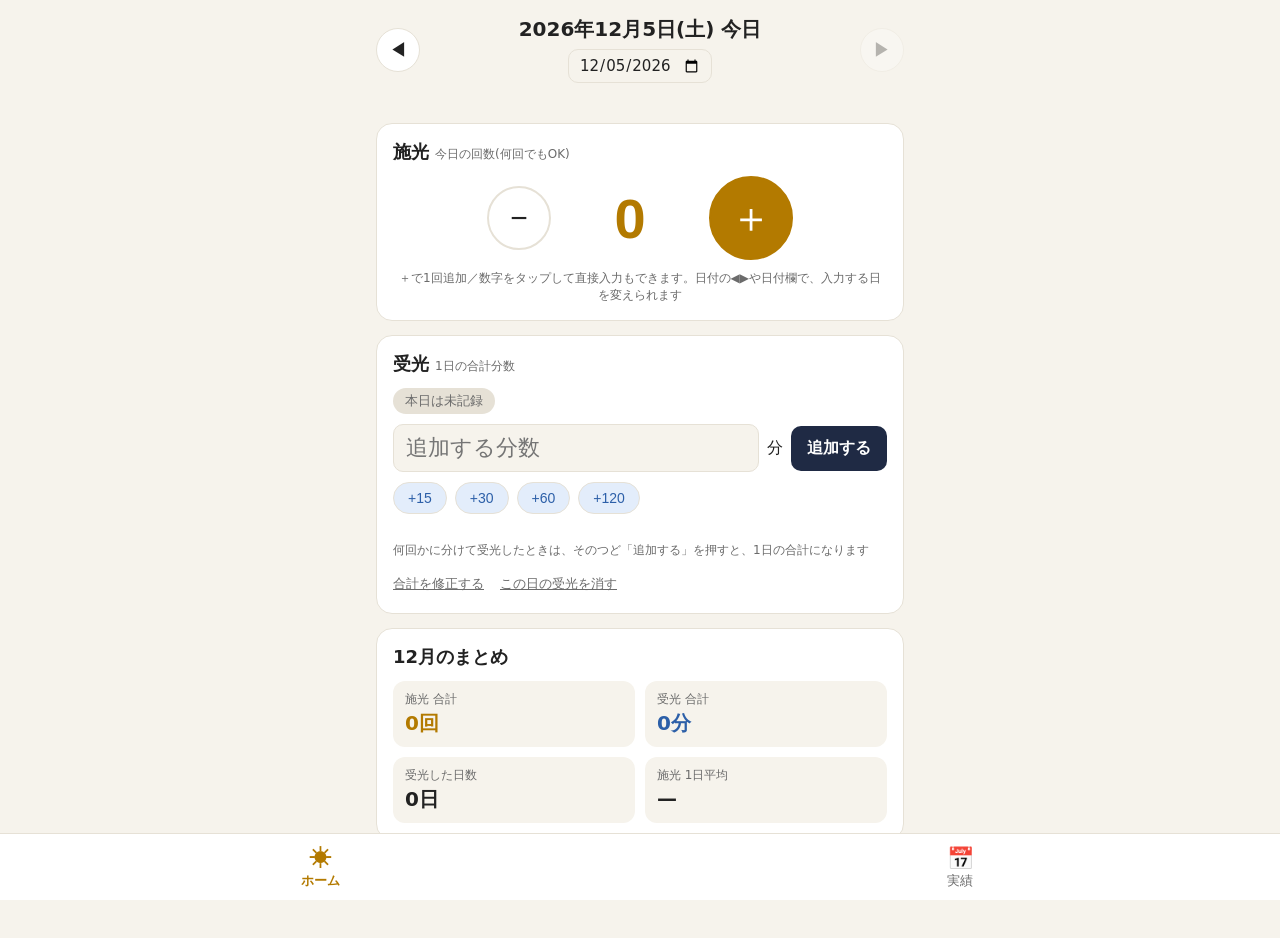
==== index.html @ d152e6c3 "管理者ページにパスコードを追加、アプリのリンクを常に表示" ====
<!doctype html>
<html lang="ja">
<head>
<meta charset="utf-8">
<meta name="viewport" content="width=device-width,initial-scale=1,viewport-fit=cover">
<meta name="theme-color" content="#1f2a44">
<title>光の記録</title>
<link rel="manifest" href="manifest.json">
<link rel="icon" href="icon-192.png">
<style>
:root{
  --bg:#f6f3ec;--card:#ffffff;--ink:#222;--sub:#6b6b6b;--line:#e6e1d6;
  --gold:#b37a00;--goldbg:#fff3d1;--blue:#2c5fa8;--bluebg:#e3edfb;
  --btn:#1f2a44;--btnink:#fff;--danger:#b3261e;--today:#c98a00;
}
@media (prefers-color-scheme:dark){
  :root{
    --bg:#12151c;--card:#1c212c;--ink:#eee;--sub:#9aa0ac;--line:#2c3342;
    --gold:#f0b429;--goldbg:#3a2f10;--blue:#7fb0f5;--bluebg:#15263f;
    --btn:#e8c872;--btnink:#1b1b1b;--danger:#f2b8b5;--today:#f0b429;
  }
}
*{box-sizing:border-box;-webkit-tap-highlight-color:transparent}
html,body{margin:0;background:var(--bg);color:var(--ink);
  font-family:system-ui,-apple-system,"Hiragino Sans","Noto Sans JP",sans-serif}
main{max-width:560px;margin:0 auto;padding:16px 16px calc(84px + env(safe-area-inset-bottom))}
.view{display:none}.view.active{display:block}
.date{font-size:20px;font-weight:700;margin:4px 2px 14px}
.card{background:var(--card);border:1px solid var(--line);border-radius:16px;padding:16px;margin-bottom:14px}
.card h2{margin:0 0 12px;font-size:18px}
.card h2 small{font-weight:400;font-size:12px;color:var(--sub);margin-left:6px}
.hint{font-size:12px;color:var(--sub);margin-top:10px;text-align:center}
.counter{display:flex;align-items:center;justify-content:center;gap:14px}
.counter input{width:130px;text-align:center;font-size:56px;font-weight:700;border:none;background:transparent;color:var(--gold);padding:0;-moz-appearance:textfield}
input::-webkit-outer-spin-button,input::-webkit-inner-spin-button{-webkit-appearance:none;margin:0}
.round{width:64px;height:64px;border-radius:50%;border:2px solid var(--line);background:var(--card);color:var(--ink);font-size:30px;cursor:pointer}
.round.plus{width:84px;height:84px;background:var(--gold);border-color:var(--gold);color:#fff;font-size:42px}
.round:active{transform:scale(.94)}
.row{display:flex;align-items:center;gap:8px}
.row input{flex:1;min-width:0;font-size:22px;padding:10px 12px;border:1px solid var(--line);border-radius:10px;background:var(--bg);color:var(--ink)}
.btn{background:var(--btn);color:var(--btnink);border:none;border-radius:10px;padding:12px 16px;font-size:16px;font-weight:700;cursor:pointer}
.btn.sub{background:transparent;color:var(--ink);border:1px solid var(--line)}
.btn.danger{background:transparent;color:var(--danger);border:1px solid var(--danger)}
.link{background:none;border:none;color:var(--sub);font-size:13px;text-decoration:underline;margin-top:12px;cursor:pointer;padding:4px 0}
.chips{display:flex;gap:8px;margin-top:10px;flex-wrap:wrap}
.chip{border:1px solid var(--line);background:var(--bluebg);color:var(--blue);border-radius:999px;padding:7px 14px;font-size:14px;cursor:pointer}
.pill{display:inline-block;border-radius:999px;padding:4px 12px;font-size:13px;margin-bottom:10px}
.pill.on{background:var(--bluebg);color:var(--blue)}
.pill.off{background:var(--line);color:var(--sub)}
.preview{font-size:14px;color:var(--sub);margin-top:8px;min-height:20px}
.grid2{display:grid;grid-template-columns:1fr 1fr;gap:10px}
.stat{background:var(--bg);border-radius:12px;padding:10px 12px}
.stat .l{font-size:12px;color:var(--sub)}
.stat .v{font-size:20px;font-weight:700;margin-top:2px}
.stat .v.g{color:var(--gold)}.stat .v.b{color:var(--blue)}
.nav{display:flex;align-items:center;justify-content:space-between;margin-bottom:12px}
.nav b{font-size:18px}
.nav button{width:44px;height:44px;border-radius:50%;border:1px solid var(--line);background:var(--card);color:var(--ink);font-size:18px;cursor:pointer}
.nav button:disabled{opacity:.3}
.legend{font-size:12px;color:var(--sub);margin:0 2px 8px;display:flex;gap:14px}
.legend .g{color:var(--gold)}.legend .b{color:var(--blue)}
.cal{display:grid;grid-template-columns:repeat(7,1fr);gap:4px}
.wd{text-align:center;font-size:12px;color:var(--sub);padding:4px 0}
.wd.sun{color:#d1544b}.wd.sat{color:var(--blue)}
.cell{min-height:58px;border:1px solid var(--line);border-radius:8px;background:var(--card);color:var(--ink);padding:3px 2px;display:flex;flex-direction:column;align-items:center;gap:1px;font:inherit;cursor:pointer}
.cell.empty{border:none;background:transparent;cursor:default}
.cell:disabled{opacity:.35;cursor:default}
.cell.today{border:2px solid var(--today)}
.cell .dn{font-size:11px;color:var(--sub)}
.cell .s{font-size:14px;font-weight:700;color:var(--gold);line-height:1.1}
.cell .j{font-size:11px;color:var(--blue);line-height:1.1}
.week{display:flex;justify-content:space-between;gap:8px;padding:10px 0;border-bottom:1px solid var(--line);font-size:14px}
.week:last-child{border-bottom:none}
.week .r{text-align:right;white-space:nowrap}
.week .s{color:var(--gold);font-weight:700}.week .j{color:var(--blue)}
.tabs{position:fixed;left:0;right:0;bottom:0;display:flex;background:var(--card);border-top:1px solid var(--line);padding-bottom:env(safe-area-inset-bottom)}
.tabs button{flex:1;border:none;background:none;color:var(--sub);padding:12px 0 10px;font-size:13px;cursor:pointer}
.tabs button .ic{display:block;font-size:22px;line-height:1.2}
.tabs button.active{color:var(--gold);font-weight:700}
dialog{border:none;border-radius:16px;padding:20px;width:min(92vw,420px);background:var(--card);color:var(--ink)}
dialog::backdrop{background:rgba(0,0,0,.45)}
dialog h3{margin:0 0 14px}
dialog label{display:block;font-size:13px;color:var(--sub);margin:12px 0 4px}
dialog input{width:100%;font-size:22px;padding:10px 12px;border:1px solid var(--line);border-radius:10px;background:var(--bg);color:var(--ink)}
.actions{display:flex;gap:8px;margin-top:18px;flex-wrap:wrap}
.actions .btn{flex:1}
.toast{position:fixed;left:50%;bottom:calc(90px + env(safe-area-inset-bottom));transform:translateX(-50%);background:#222;color:#fff;padding:10px 18px;border-radius:999px;font-size:14px;opacity:0;pointer-events:none;transition:opacity .2s;z-index:10}
.toast.show{opacity:.95}
.backup{display:flex;gap:8px}.backup .btn{flex:1;font-size:14px}
.fl{display:block;font-size:13px;color:var(--sub);margin:12px 0 4px}
.tx{width:100%;font-size:18px;padding:10px 12px;border:1px solid var(--line);border-radius:10px;background:var(--bg);color:var(--ink);font-family:inherit}
</style>
</head>
<body>
<main>

<section id="view-home" class="view active">
  <div class="nav" style="margin-bottom:6px">
    <button id="dPrev" aria-label="前の日">◀</button>
    <div style="text-align:center">
      <div class="date" id="todayLabel" style="margin:0"></div>
      <input type="date" id="dateInput" class="tx" style="margin-top:6px;font-size:15px;padding:6px 10px;width:auto" aria-label="記録する日を選ぶ">
    </div>
    <button id="dNext" aria-label="次の日">▶</button>
  </div>
  <div style="text-align:center;margin-bottom:12px;min-height:22px">
    <button class="link" id="dToday" style="display:none;margin:0">今日にもどる</button>
  </div>

  <div class="card">
    <h2>施光<small id="sekoTitle">今日の回数(何回でもOK)</small></h2>
    <div class="counter">
      <button class="round" id="sekoMinus" aria-label="1回減らす">−</button>
      <input id="sekoInput" type="number" inputmode="numeric" min="0" max="9999" value="0" aria-label="施光回数">
      <button class="round plus" id="sekoPlus" aria-label="1回増やす">＋</button>
    </div>
    <div class="hint">＋で1回追加／数字をタップして直接入力もできます。日付の◀▶や日付欄で、入力する日を変えられます</div>
  </div>

  <div class="card">
    <h2>受光<small>1日の合計分数</small></h2>
    <div id="jukoState"></div>
    <div class="row">
      <input id="jukoInput" type="number" inputmode="numeric" min="1" max="1440" placeholder="追加する分数" aria-label="追加する受光時間(分)">
      <span>分</span>
      <button class="btn" id="jukoSave">追加する</button>
    </div>
    <div class="chips">
      <button class="chip" data-add="15">+15</button>
      <button class="chip" data-add="30">+30</button>
      <button class="chip" data-add="60">+60</button>
      <button class="chip" data-add="120">+120</button>
    </div>
    <div class="preview" id="jukoPreview"></div>
    <div class="hint" style="text-align:left;margin-top:0">何回かに分けて受光したときは、そのつど「追加する」を押すと、1日の合計になります</div>
    <div class="row" style="gap:16px">
      <button class="link" id="jukoEdit">合計を修正する</button>
      <button class="link" id="jukoClear">この日の受光を消す</button>
    </div>
  </div>

  <div class="card">
    <h2 id="homeStatsTitle">今月のまとめ</h2>
    <div class="grid2" id="homeStats"></div>
  </div>
</section>

<section id="view-history" class="view">
  <div class="nav">
    <button id="prevMonth" aria-label="前の月">◀</button>
    <b id="monthLabel"></b>
    <button id="nextMonth" aria-label="次の月">▶</button>
  </div>

  <div class="card"><div class="grid2" id="monthStats"></div></div>

  <div class="legend"><span class="g">■ 施光(回)</span><span class="b">■ 受光(時:分)</span><span>日をタップで修正</span></div>
  <div class="cal" id="calendar"></div>

  <div class="card" style="margin-top:14px">
    <h2>週別の合計</h2>
    <div id="weeks"></div>
  </div>

  <div class="card">
    <h2>全期間</h2>
    <div class="grid2" id="allStats"></div>
  </div>

  <div class="card">
    <h2>記録を管理者に送る</h2>
    <label class="fl" for="sendName">お名前(管理者が分かる名前)</label>
    <input id="sendName" class="tx" type="text" maxlength="30" placeholder="例:山田太郎" autocomplete="off">
    <label class="fl" for="sendPeriod">送る期間</label>
    <select id="sendPeriod" class="tx">
      <option value="this">今月</option>
      <option value="last">先月</option>
      <option value="all">全期間</option>
    </select>
    <div class="preview" id="sendInfo"></div>
    <div class="backup">
      <button class="btn" id="sendBtn" style="background:#06c755;color:#fff">LINEで送る</button>
      <button class="btn sub" id="copyBtn">コピー</button>
    </div>
    <div class="hint">「LINEで送る」を押すと、LINEの送信先の選択画面が開きます。管理者(またはグループ)を選んで送信してください。開かないときは「コピー」して、LINEに貼り付けて送ってください。送られる内容は、お名前と日ごとの施光回数・受光分数だけです</div>
  </div>

  <div class="card">
    <h2>バックアップ</h2>
    <div class="backup">
      <button class="btn sub" id="exportBtn">書き出す</button>
      <button class="btn sub" id="importBtn">読み込む</button>
    </div>
    <input type="file" id="importFile" accept="application/json,.json" hidden>
    <div class="hint">記録はこの端末のブラウザ内に保存されます。機種変更や削除に備えて、ときどき書き出してください</div>
  </div>

  <div id="adminLink" style="text-align:center;margin:6px 0 12px"><a href="admin.html" style="color:var(--sub);font-size:13px">管理者の方はこちら(管理者ページ)</a></div>
</section>

</main>

<dialog id="dlg">
  <h3 id="dlgTitle"></h3>
  <label for="dlgSeko">施光(回)</label>
  <input id="dlgSeko" type="number" inputmode="numeric" min="0" max="9999">
  <label for="dlgJuko">受光(分)　※空欄＝記録なし</label>
  <input id="dlgJuko" type="number" inputmode="numeric" min="0" max="1440" placeholder="未記録">
  <div class="preview" id="dlgPreview"></div>
  <div class="actions">
    <button class="btn" id="dlgSave">保存</button>
    <button class="btn danger" id="dlgDelete">この日を消す</button>
    <button class="btn sub" id="dlgClose">閉じる</button>
  </div>
</dialog>

<nav class="tabs">
  <button id="tabHome" class="active"><span class="ic">☀</span>ホーム</button>
  <button id="tabHistory"><span class="ic">📅</span>実績</button>
</nav>
<div class="toast" id="toast"></div>

<script src="app.js"></script>
</body>
</html>
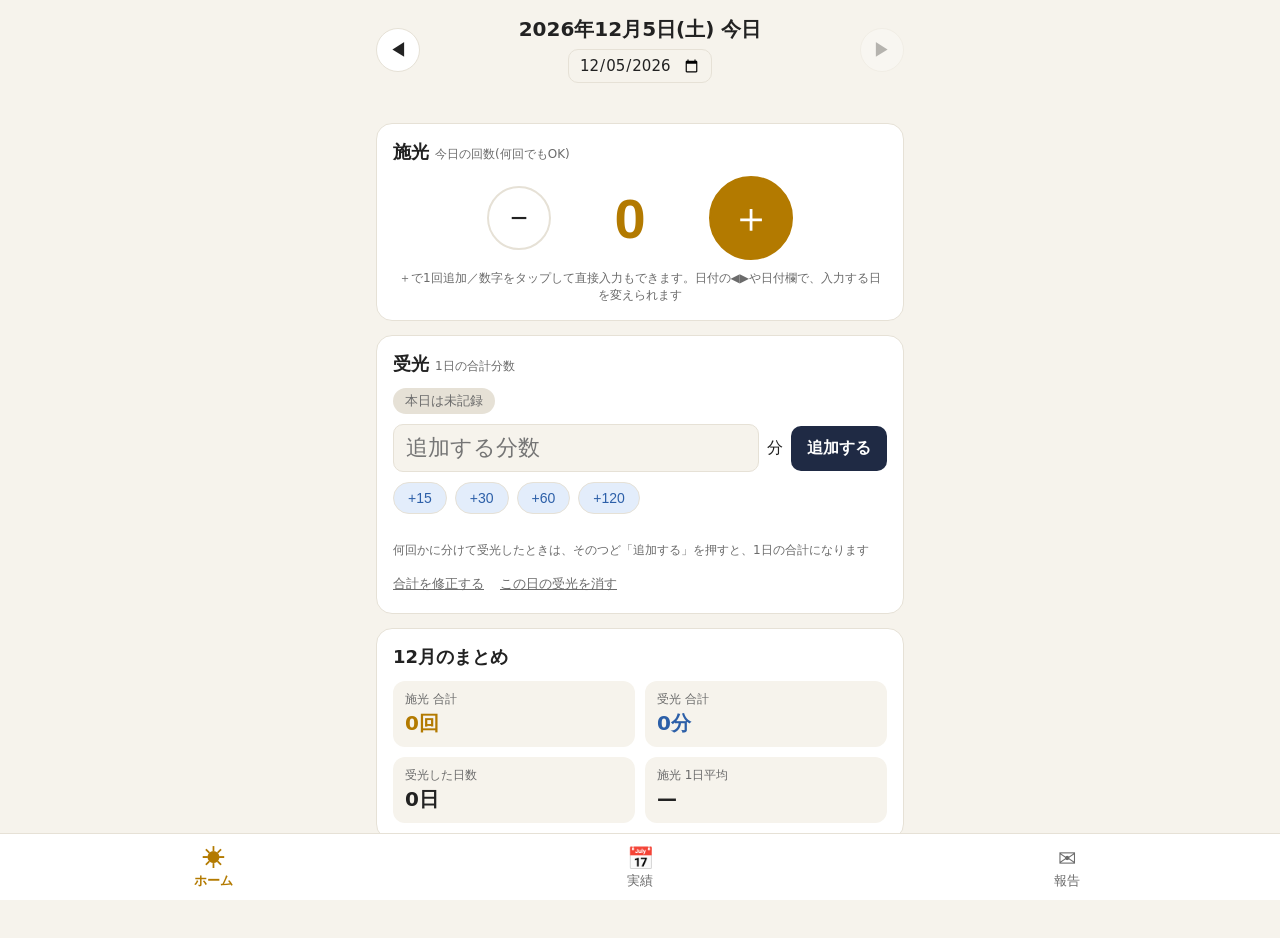
==== commit 9199568f: "管理者ページに記録の保存・手入力・修正・バックアップを追加、報告タブを新設" ====
--- a/index.html
+++ b/index.html
@@ -168,7 +168,23 @@
   </div>
 
   <div class="card">
-    <h2>記録を管理者に送る</h2>
+    <h2>バックアップ</h2>
+    <div class="backup">
+      <button class="btn sub" id="exportBtn">書き出す</button>
+      <button class="btn sub" id="importBtn">読み込む</button>
+    </div>
+    <input type="file" id="importFile" accept="application/json,.json" hidden>
+    <div class="hint">記録はこの端末のブラウザ内に保存されます。機種変更や削除に備えて、ときどき書き出してください</div>
+  </div>
+
+  <div id="adminLink" style="text-align:center;margin:6px 0 12px"><a href="admin.html" style="color:var(--sub);font-size:13px">管理者の方はこちら(管理者ページ)</a></div>
+</section>
+
+<section id="view-report" class="view">
+  <div class="date">管理者に報告</div>
+  <p class="sub" style="margin:0 2px 14px">自分の記録を、LINEで管理者に送ります</p>
+  <div class="card">
+    <h2>LINEで管理者に報告</h2>
     <label class="fl" for="sendName">お名前(管理者が分かる名前)</label>
     <input id="sendName" class="tx" type="text" maxlength="30" placeholder="例:山田太郎" autocomplete="off">
     <label class="fl" for="sendPeriod">送る期間</label>
@@ -184,18 +200,6 @@
     </div>
     <div class="hint">「LINEで送る」を押すと、LINEの送信先の選択画面が開きます。管理者(またはグループ)を選んで送信してください。開かないときは「コピー」して、LINEに貼り付けて送ってください。送られる内容は、お名前と日ごとの施光回数・受光分数だけです</div>
   </div>
-
-  <div class="card">
-    <h2>バックアップ</h2>
-    <div class="backup">
-      <button class="btn sub" id="exportBtn">書き出す</button>
-      <button class="btn sub" id="importBtn">読み込む</button>
-    </div>
-    <input type="file" id="importFile" accept="application/json,.json" hidden>
-    <div class="hint">記録はこの端末のブラウザ内に保存されます。機種変更や削除に備えて、ときどき書き出してください</div>
-  </div>
-
-  <div id="adminLink" style="text-align:center;margin:6px 0 12px"><a href="admin.html" style="color:var(--sub);font-size:13px">管理者の方はこちら(管理者ページ)</a></div>
 </section>
 
 </main>
@@ -217,6 +221,7 @@
 <nav class="tabs">
   <button id="tabHome" class="active"><span class="ic">☀</span>ホーム</button>
   <button id="tabHistory"><span class="ic">📅</span>実績</button>
+  <button id="tabReport"><span class="ic">✉</span>報告</button>
 </nav>
 <div class="toast" id="toast"></div>
 
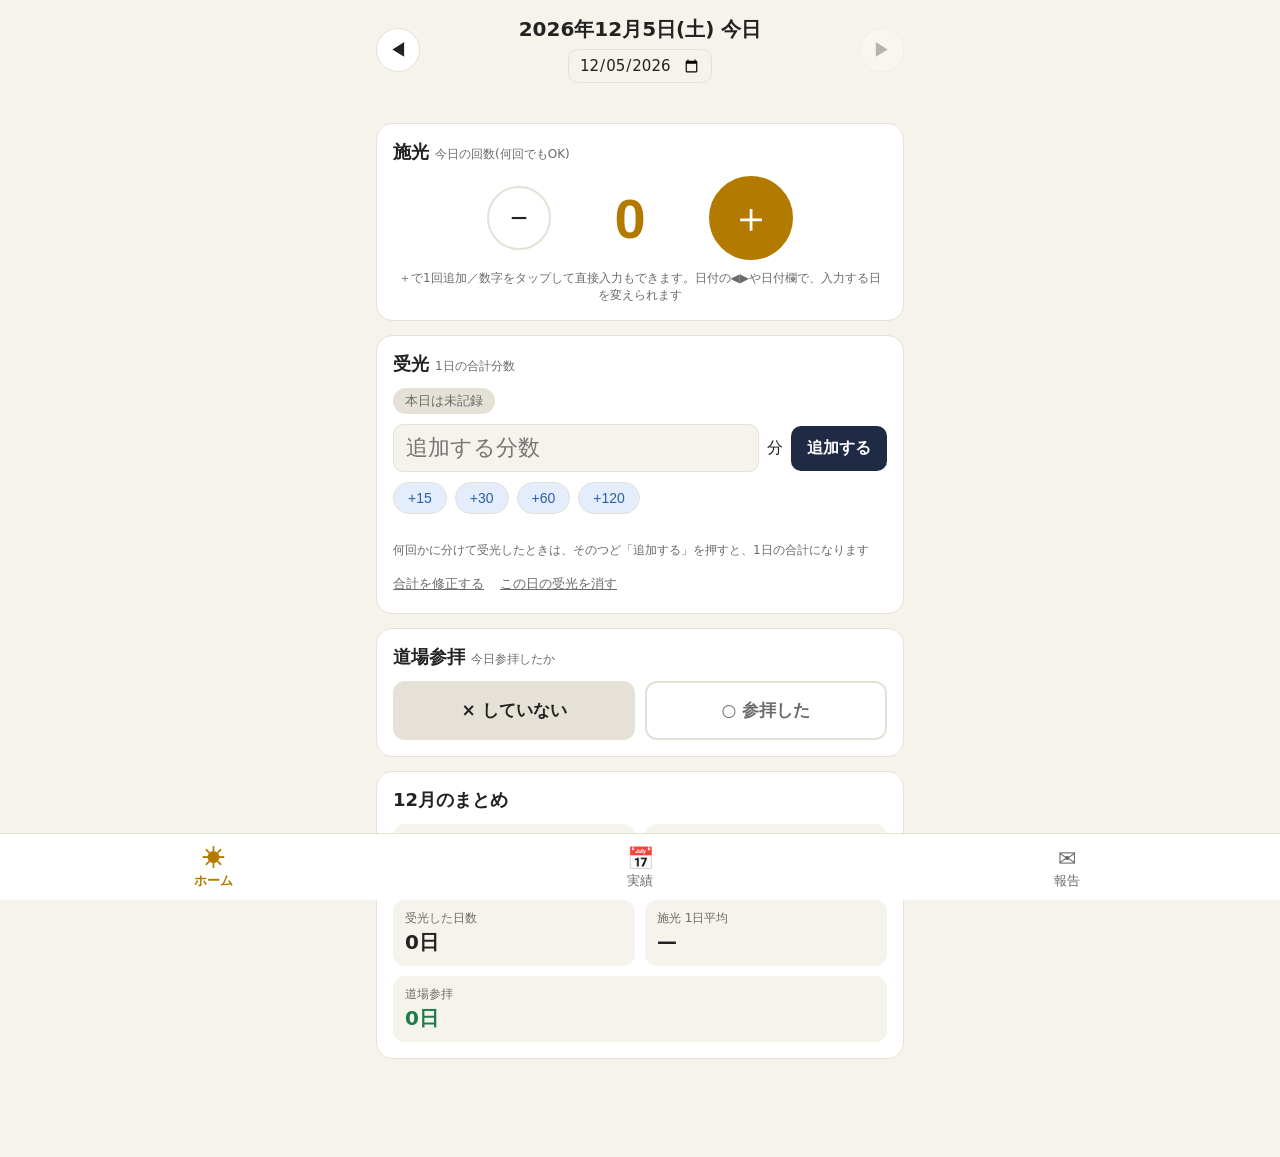
==== commit de5479c7: "道場参拝(○×)の入力・集計・報告を追加" ====
--- a/index.html
+++ b/index.html
@@ -11,13 +11,13 @@
 :root{
   --bg:#f6f3ec;--card:#ffffff;--ink:#222;--sub:#6b6b6b;--line:#e6e1d6;
   --gold:#b37a00;--goldbg:#fff3d1;--blue:#2c5fa8;--bluebg:#e3edfb;
-  --btn:#1f2a44;--btnink:#fff;--danger:#b3261e;--today:#c98a00;
+  --btn:#1f2a44;--btnink:#fff;--danger:#b3261e;--today:#c98a00;--san:#1f7a4d;
 }
 @media (prefers-color-scheme:dark){
   :root{
     --bg:#12151c;--card:#1c212c;--ink:#eee;--sub:#9aa0ac;--line:#2c3342;
     --gold:#f0b429;--goldbg:#3a2f10;--blue:#7fb0f5;--bluebg:#15263f;
-    --btn:#e8c872;--btnink:#1b1b1b;--danger:#f2b8b5;--today:#f0b429;
+    --btn:#e8c872;--btnink:#1b1b1b;--danger:#f2b8b5;--today:#f0b429;--san:#5fcf95;
   }
 }
 *{box-sizing:border-box;-webkit-tap-highlight-color:transparent}
@@ -59,6 +59,19 @@
 .nav button:disabled{opacity:.3}
 .legend{font-size:12px;color:var(--sub);margin:0 2px 8px;display:flex;gap:14px}
 .legend .g{color:var(--gold)}.legend .b{color:var(--blue)}
+.cell.has{background:var(--goldbg)}
+.cell .mk{color:var(--san);font-weight:700;margin-left:2px;font-size:12px}
+.legend .p{color:var(--san)}
+.week .p{color:var(--san);font-size:12px}
+.seg{display:flex;gap:10px}
+.seg button{flex:1;padding:16px 8px;font-size:17px;font-weight:700;border-radius:12px;border:2px solid var(--line);background:var(--card);color:var(--sub);cursor:pointer;font-family:inherit}
+.seg button.on-yes{background:var(--san);border-color:var(--san);color:#fff}
+.seg button.on-no{background:var(--line);border-color:var(--line);color:var(--ink)}
+.chk{display:flex;align-items:center;gap:10px;font-size:16px;color:var(--ink)!important;margin-top:14px}
+.chk input{width:22px;height:22px;flex:none;padding:0}
+details.card summary{cursor:pointer;font-size:15px;font-weight:700;padding:2px 0}
+details.card[open] summary{margin-bottom:12px}
+details.card h2.s2{font-size:15px;margin:16px 0 8px}
 .cal{display:grid;grid-template-columns:repeat(7,1fr);gap:4px}
 .wd{text-align:center;font-size:12px;color:var(--sub);padding:4px 0}
 .wd.sun{color:#d1544b}.wd.sat{color:var(--blue)}
@@ -140,6 +153,14 @@
   </div>
 
   <div class="card">
+    <h2>道場参拝<small id="sanTitle">今日参拝したか</small></h2>
+    <div class="seg">
+      <button id="sanNo" aria-label="参拝していない">× していない</button>
+      <button id="sanYes" aria-label="参拝した">○ 参拝した</button>
+    </div>
+  </div>
+
+  <div class="card">
     <h2 id="homeStatsTitle">今月のまとめ</h2>
     <div class="grid2" id="homeStats"></div>
   </div>
@@ -154,7 +175,7 @@
 
   <div class="card"><div class="grid2" id="monthStats"></div></div>
 
-  <div class="legend"><span class="g">■ 施光(回)</span><span class="b">■ 受光(時:分)</span><span>日をタップで修正</span></div>
+  <div class="legend"><span class="g">■ 施光(回)</span><span class="b">■ 受光(分)</span><span class="p">○ 道場参拝</span><span>日をタップで修正</span></div>
   <div class="cal" id="calendar"></div>
 
   <div class="card" style="margin-top:14px">
@@ -162,20 +183,18 @@
     <div id="weeks"></div>
   </div>
 
-  <div class="card">
-    <h2>全期間</h2>
+  <details class="card">
+    <summary>その他(全期間の合計・バックアップ)</summary>
+    <h2 class="s2">全期間の合計</h2>
     <div class="grid2" id="allStats"></div>
-  </div>
-
-  <div class="card">
-    <h2>バックアップ</h2>
+    <h2 class="s2">バックアップ</h2>
     <div class="backup">
       <button class="btn sub" id="exportBtn">書き出す</button>
       <button class="btn sub" id="importBtn">読み込む</button>
     </div>
     <input type="file" id="importFile" accept="application/json,.json" hidden>
     <div class="hint">記録はこの端末のブラウザ内に保存されます。機種変更や削除に備えて、ときどき書き出してください</div>
-  </div>
+  </details>
 
   <div id="adminLink" style="text-align:center;margin:6px 0 12px"><a href="admin.html" style="color:var(--sub);font-size:13px">管理者の方はこちら(管理者ページ)</a></div>
 </section>
@@ -187,18 +206,20 @@
     <h2>LINEで管理者に報告</h2>
     <label class="fl" for="sendName">お名前(管理者が分かる名前)</label>
     <input id="sendName" class="tx" type="text" maxlength="30" placeholder="例:山田太郎" autocomplete="off">
-    <label class="fl" for="sendPeriod">送る期間</label>
+    <label class="fl" for="sendPeriod">送る分</label>
     <select id="sendPeriod" class="tx">
+      <option value="since">前回の報告のあとの分(おすすめ)</option>
       <option value="this">今月</option>
       <option value="last">先月</option>
       <option value="all">全期間</option>
     </select>
     <div class="preview" id="sendInfo"></div>
-    <div class="backup">
+    <div class="preview" id="lastReport" style="margin-top:0"></div>
+    <div class="backup" style="margin-top:14px">
       <button class="btn" id="sendBtn" style="background:#06c755;color:#fff">LINEで送る</button>
       <button class="btn sub" id="copyBtn">コピー</button>
     </div>
-    <div class="hint">「LINEで送る」を押すと、LINEの送信先の選択画面が開きます。管理者(またはグループ)を選んで送信してください。開かないときは「コピー」して、LINEに貼り付けて送ってください。送られる内容は、お名前と日ごとの施光回数・受光分数だけです</div>
+    <div class="hint">「LINEで送る」を押すと、LINEの送信先の選択画面が開きます。管理者(またはグループ)を選んで送信してください。開かないときは「コピー」して、LINEに貼り付けて送ってください。送られる内容は、お名前と日ごとの施光回数・受光分数だけです。「LINEで送る」「コピー」を押した日時が、最終報告として記録されます</div>
   </div>
 </section>
 
@@ -210,6 +231,7 @@
   <input id="dlgSeko" type="number" inputmode="numeric" min="0" max="9999">
   <label for="dlgJuko">受光(分)　※空欄＝記録なし</label>
   <input id="dlgJuko" type="number" inputmode="numeric" min="0" max="1440" placeholder="未記録">
+  <label class="chk" for="dlgSan"><input type="checkbox" id="dlgSan"> 道場参拝 ○(参拝した)</label>
   <div class="preview" id="dlgPreview"></div>
   <div class="actions">
     <button class="btn" id="dlgSave">保存</button>
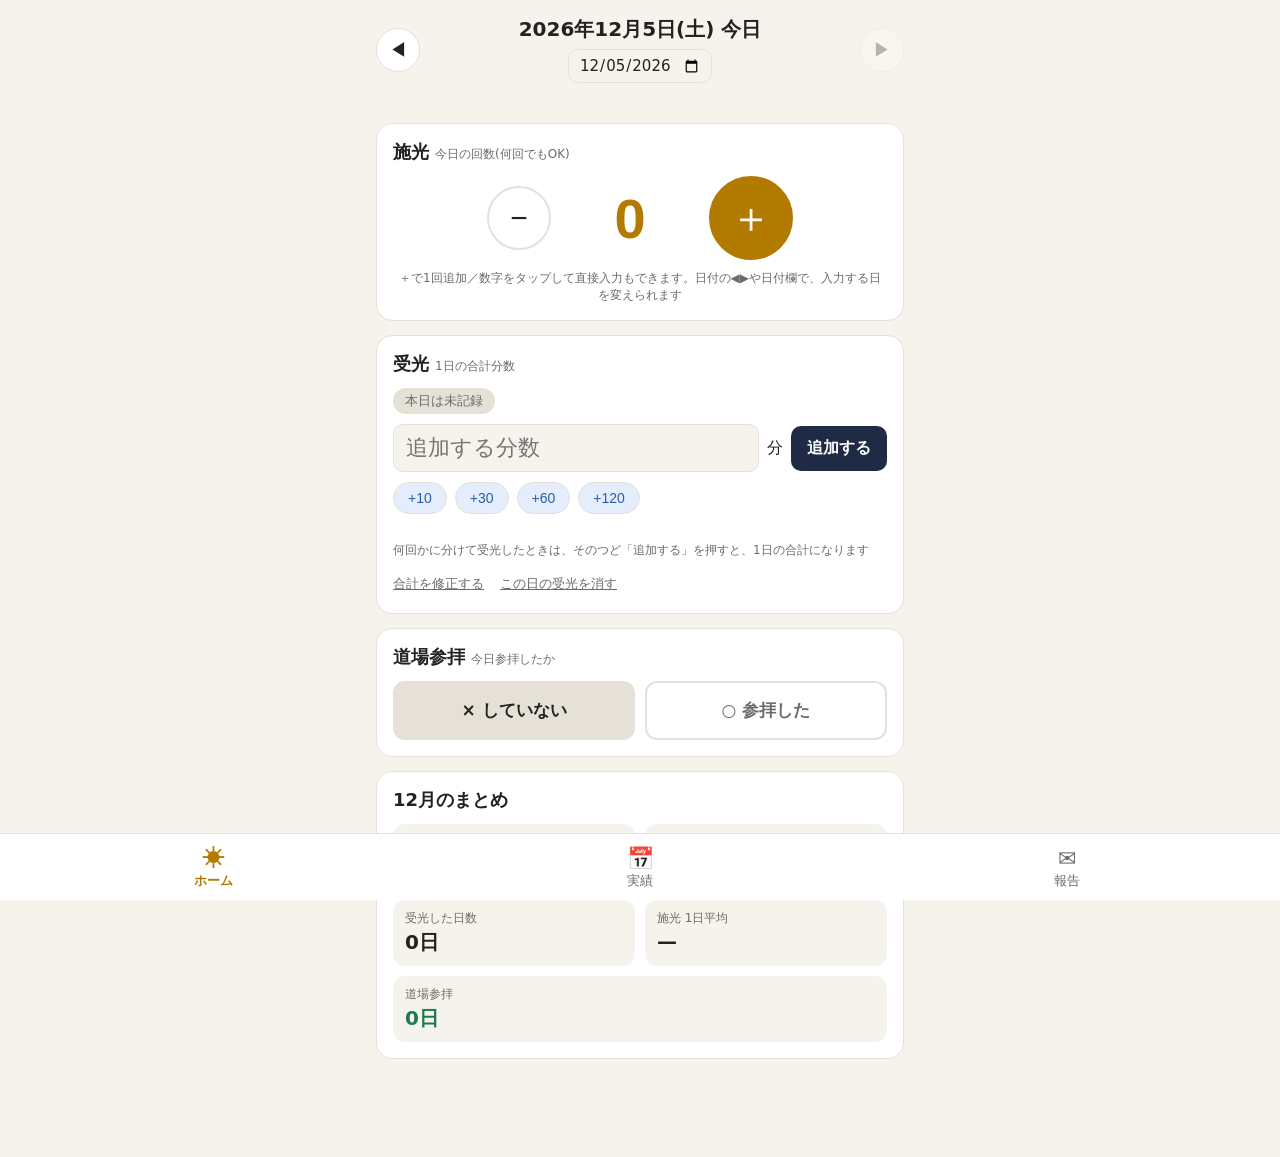
==== commit 5918016c: "受光の追加ボタンを+15から+10に変更" ====
--- a/index.html
+++ b/index.html
@@ -139,7 +139,7 @@
       <button class="btn" id="jukoSave">追加する</button>
     </div>
     <div class="chips">
-      <button class="chip" data-add="15">+15</button>
+      <button class="chip" data-add="10">+10</button>
       <button class="chip" data-add="30">+30</button>
       <button class="chip" data-add="60">+60</button>
       <button class="chip" data-add="120">+120</button>
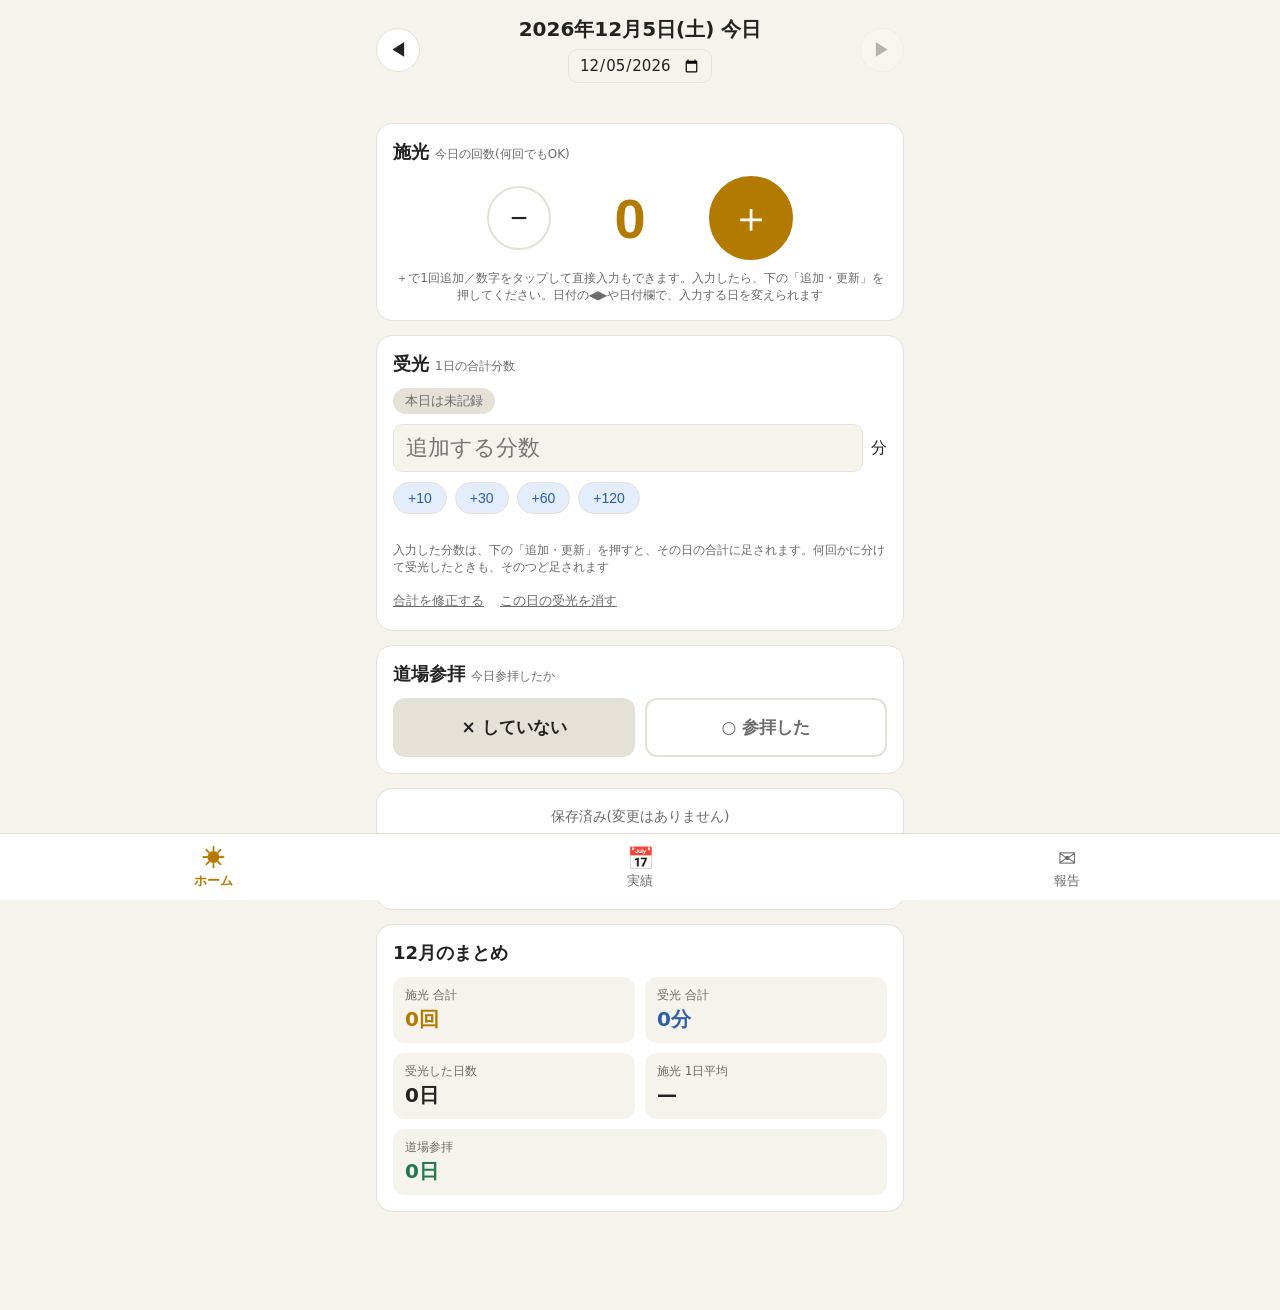
==== commit 28517ae7: "施光・受光・参拝を入力して、受光の枠の外の1つのボタンでまとめて追加・更新する形に変更" ====
--- a/index.html
+++ b/index.html
@@ -63,6 +63,10 @@
 .cell .mk{color:var(--san);font-weight:700;margin-left:2px;font-size:12px}
 .legend .p{color:var(--san)}
 .week .p{color:var(--san);font-size:12px}
+.commit-info{font-size:14px;color:var(--sub);margin-bottom:10px;text-align:center;line-height:1.6}
+.commit-info.dirty{color:var(--gold);font-weight:700}
+.btn.commit{width:100%;padding:16px 12px;font-size:18px}
+.btn.commit.dirty{background:var(--gold);color:#fff}
 .seg{display:flex;gap:10px}
 .seg button{flex:1;padding:16px 8px;font-size:17px;font-weight:700;border-radius:12px;border:2px solid var(--line);background:var(--card);color:var(--sub);cursor:pointer;font-family:inherit}
 .seg button.on-yes{background:var(--san);border-color:var(--san);color:#fff}
@@ -127,7 +131,7 @@
       <input id="sekoInput" type="number" inputmode="numeric" min="0" max="9999" value="0" aria-label="施光回数">
       <button class="round plus" id="sekoPlus" aria-label="1回増やす">＋</button>
     </div>
-    <div class="hint">＋で1回追加／数字をタップして直接入力もできます。日付の◀▶や日付欄で、入力する日を変えられます</div>
+    <div class="hint">＋で1回追加／数字をタップして直接入力もできます。入力したら、下の「追加・更新」を押してください。日付の◀▶や日付欄で、入力する日を変えられます</div>
   </div>
 
   <div class="card">
@@ -136,7 +140,6 @@
     <div class="row">
       <input id="jukoInput" type="number" inputmode="numeric" min="1" max="1440" placeholder="追加する分数" aria-label="追加する受光時間(分)">
       <span>分</span>
-      <button class="btn" id="jukoSave">追加する</button>
     </div>
     <div class="chips">
       <button class="chip" data-add="10">+10</button>
@@ -145,7 +148,7 @@
       <button class="chip" data-add="120">+120</button>
     </div>
     <div class="preview" id="jukoPreview"></div>
-    <div class="hint" style="text-align:left;margin-top:0">何回かに分けて受光したときは、そのつど「追加する」を押すと、1日の合計になります</div>
+    <div class="hint" style="text-align:left;margin-top:0">入力した分数は、下の「追加・更新」を押すと、その日の合計に足されます。何回かに分けて受光したときも、そのつど足されます</div>
     <div class="row" style="gap:16px">
       <button class="link" id="jukoEdit">合計を修正する</button>
       <button class="link" id="jukoClear">この日の受光を消す</button>
@@ -158,6 +161,11 @@
       <button id="sanNo" aria-label="参拝していない">× していない</button>
       <button id="sanYes" aria-label="参拝した">○ 参拝した</button>
     </div>
+  </div>
+
+  <div class="card" id="commitCard">
+    <div id="commitInfo" class="commit-info"></div>
+    <button class="btn commit" id="commitBtn">この日の記録を追加・更新する</button>
   </div>
 
   <div class="card">
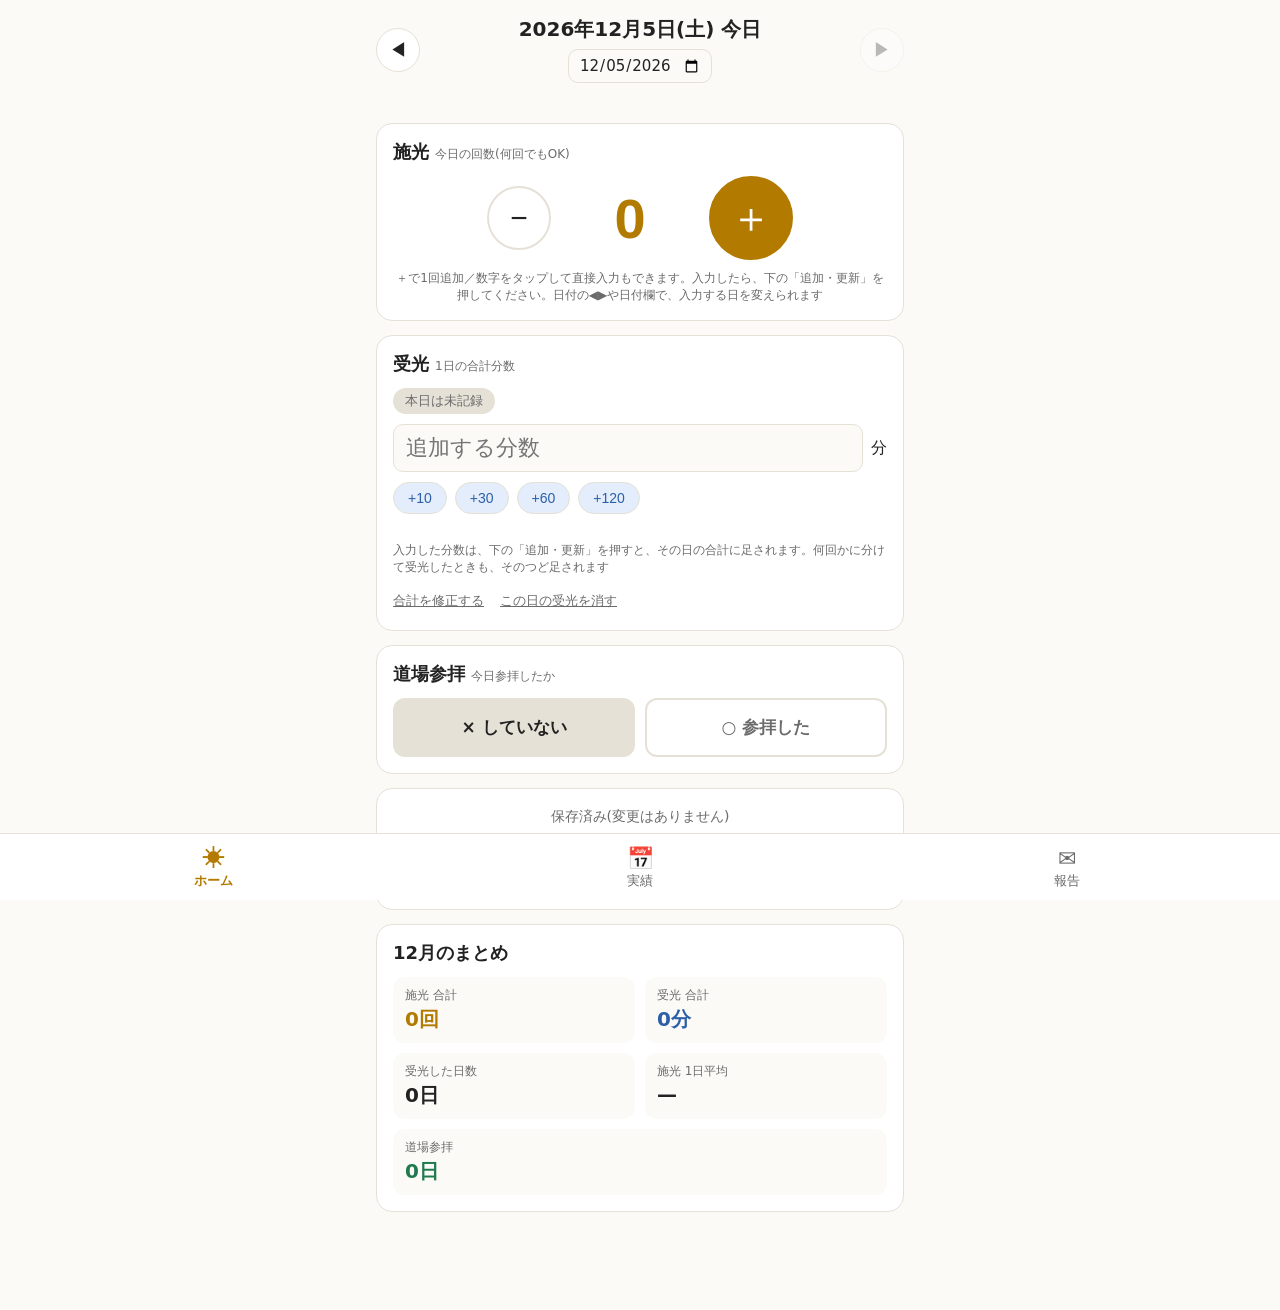
==== commit 71968418: "端末の設定にかかわらず、明るい背景に固定" ====
--- a/index.html
+++ b/index.html
@@ -9,16 +9,10 @@
 <link rel="icon" href="icon-192.png">
 <style>
 :root{
-  --bg:#f6f3ec;--card:#ffffff;--ink:#222;--sub:#6b6b6b;--line:#e6e1d6;
+  color-scheme:light;
+  --bg:#fbfaf7;--card:#ffffff;--ink:#222;--sub:#6b6b6b;--line:#e6e1d6;
   --gold:#b37a00;--goldbg:#fff3d1;--blue:#2c5fa8;--bluebg:#e3edfb;
   --btn:#1f2a44;--btnink:#fff;--danger:#b3261e;--today:#c98a00;--san:#1f7a4d;
-}
-@media (prefers-color-scheme:dark){
-  :root{
-    --bg:#12151c;--card:#1c212c;--ink:#eee;--sub:#9aa0ac;--line:#2c3342;
-    --gold:#f0b429;--goldbg:#3a2f10;--blue:#7fb0f5;--bluebg:#15263f;
-    --btn:#e8c872;--btnink:#1b1b1b;--danger:#f2b8b5;--today:#f0b429;--san:#5fcf95;
-  }
 }
 *{box-sizing:border-box;-webkit-tap-highlight-color:transparent}
 html,body{margin:0;background:var(--bg);color:var(--ink);
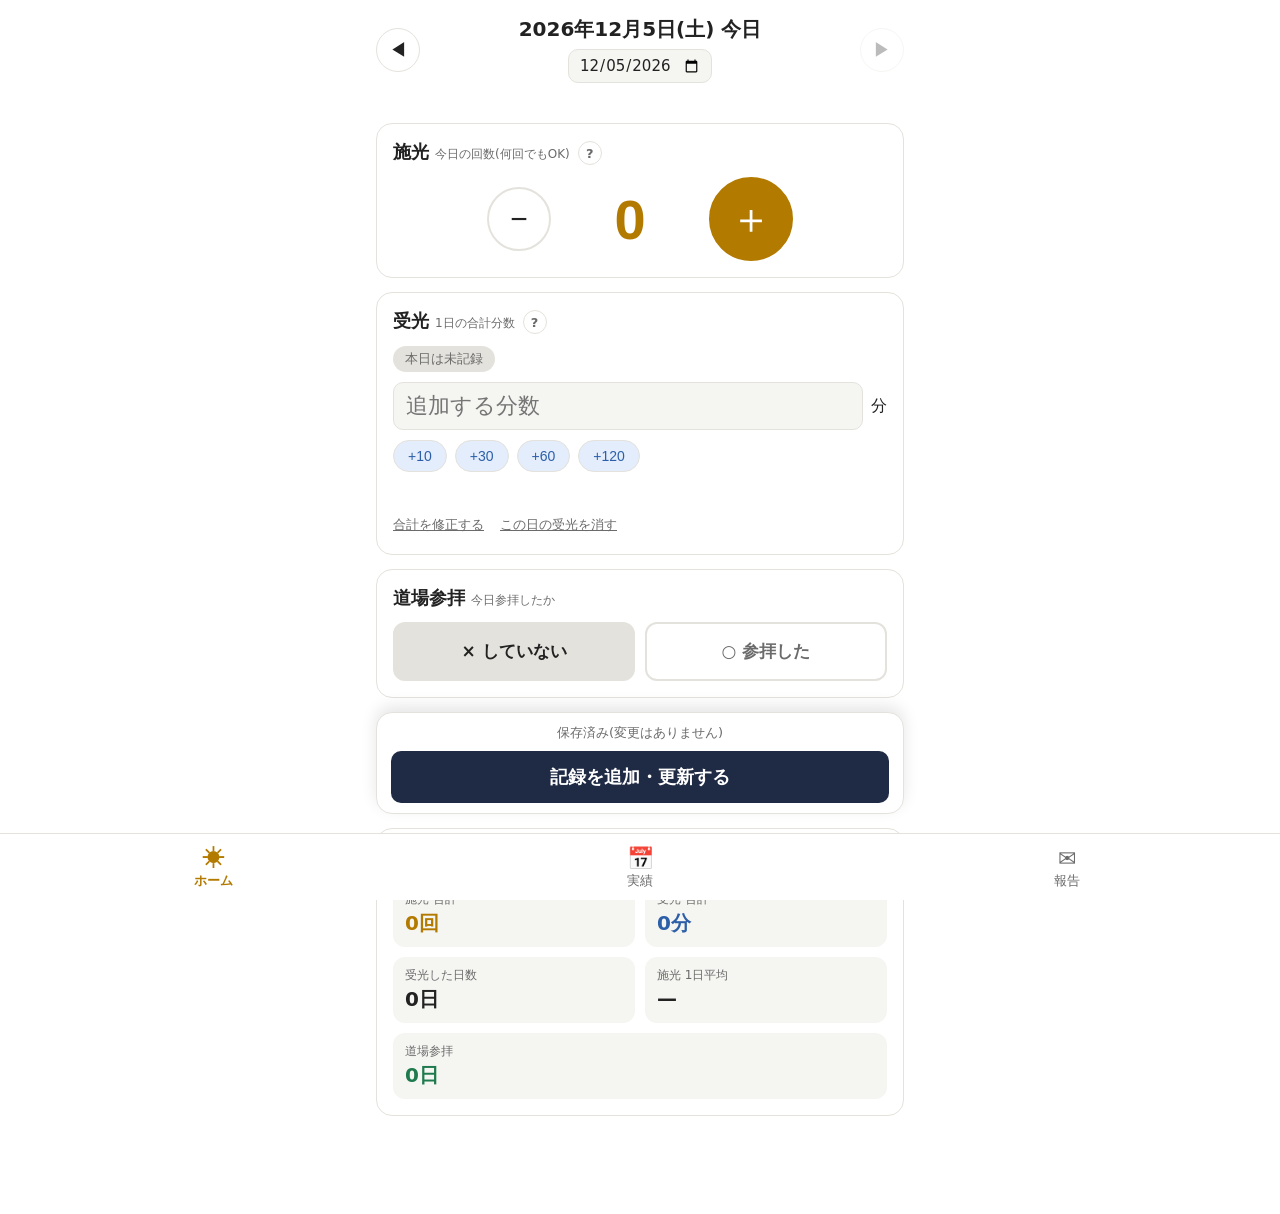
==== commit ea161f3d: "UI改善:保存ボタンの固定、未保存の確認、説明の折りたたみ、文字サイズ・背景色(白/クリーム/黒)の選択、管理者ページの整理とスマホ用の表示" ====
--- a/index.html
+++ b/index.html
@@ -3,17 +3,13 @@
 <head>
 <meta charset="utf-8">
 <meta name="viewport" content="width=device-width,initial-scale=1,viewport-fit=cover">
-<meta name="theme-color" content="#1f2a44">
+<meta name="theme-color" content="#ffffff">
 <title>光の記録</title>
 <link rel="manifest" href="manifest.json">
 <link rel="icon" href="icon-192.png">
+<link rel="stylesheet" href="theme.css">
+<script src="theme.js"></script>
 <style>
-:root{
-  color-scheme:light;
-  --bg:#fbfaf7;--card:#ffffff;--ink:#222;--sub:#6b6b6b;--line:#e6e1d6;
-  --gold:#b37a00;--goldbg:#fff3d1;--blue:#2c5fa8;--bluebg:#e3edfb;
-  --btn:#1f2a44;--btnink:#fff;--danger:#b3261e;--today:#c98a00;--san:#1f7a4d;
-}
 *{box-sizing:border-box;-webkit-tap-highlight-color:transparent}
 html,body{margin:0;background:var(--bg);color:var(--ink);
   font-family:system-ui,-apple-system,"Hiragino Sans","Noto Sans JP",sans-serif}
@@ -25,13 +21,13 @@
 .card h2 small{font-weight:400;font-size:12px;color:var(--sub);margin-left:6px}
 .hint{font-size:12px;color:var(--sub);margin-top:10px;text-align:center}
 .counter{display:flex;align-items:center;justify-content:center;gap:14px}
-.counter input{width:130px;text-align:center;font-size:56px;font-weight:700;border:none;background:transparent;color:var(--gold);padding:0;-moz-appearance:textfield}
+.counter input{width:130px;min-width:0;flex:0 1 130px;text-align:center;font-size:56px;font-weight:700;border:none;background:transparent;color:var(--gold);padding:0;-moz-appearance:textfield}
 input::-webkit-outer-spin-button,input::-webkit-inner-spin-button{-webkit-appearance:none;margin:0}
-.round{width:64px;height:64px;border-radius:50%;border:2px solid var(--line);background:var(--card);color:var(--ink);font-size:30px;cursor:pointer}
+.round{flex:none;width:64px;height:64px;border-radius:50%;border:2px solid var(--line);background:var(--card);color:var(--ink);font-size:30px;cursor:pointer}
 .round.plus{width:84px;height:84px;background:var(--gold);border-color:var(--gold);color:#fff;font-size:42px}
 .round:active{transform:scale(.94)}
 .row{display:flex;align-items:center;gap:8px}
-.row input{flex:1;min-width:0;font-size:22px;padding:10px 12px;border:1px solid var(--line);border-radius:10px;background:var(--bg);color:var(--ink)}
+.row input{flex:1;min-width:0;font-size:22px;padding:10px 12px;border:1px solid var(--line);border-radius:10px;background:var(--soft);color:var(--ink)}
 .btn{background:var(--btn);color:var(--btnink);border:none;border-radius:10px;padding:12px 16px;font-size:16px;font-weight:700;cursor:pointer}
 .btn.sub{background:transparent;color:var(--ink);border:1px solid var(--line)}
 .btn.danger{background:transparent;color:var(--danger);border:1px solid var(--danger)}
@@ -43,7 +39,7 @@
 .pill.off{background:var(--line);color:var(--sub)}
 .preview{font-size:14px;color:var(--sub);margin-top:8px;min-height:20px}
 .grid2{display:grid;grid-template-columns:1fr 1fr;gap:10px}
-.stat{background:var(--bg);border-radius:12px;padding:10px 12px}
+.stat{background:var(--soft);border-radius:12px;padding:10px 12px}
 .stat .l{font-size:12px;color:var(--sub)}
 .stat .v{font-size:20px;font-weight:700;margin-top:2px}
 .stat .v.g{color:var(--gold)}.stat .v.b{color:var(--blue)}
@@ -54,12 +50,17 @@
 .legend{font-size:12px;color:var(--sub);margin:0 2px 8px;display:flex;gap:14px}
 .legend .g{color:var(--gold)}.legend .b{color:var(--blue)}
 .cell.has{background:var(--goldbg)}
+.tdy{white-space:nowrap}
 .cell .mk{color:var(--san);font-weight:700;margin-left:2px;font-size:12px}
 .legend .p{color:var(--san)}
 .week .p{color:var(--san);font-size:12px}
-.commit-info{font-size:14px;color:var(--sub);margin-bottom:10px;text-align:center;line-height:1.6}
+#commitCard{position:sticky;bottom:calc(68px + env(safe-area-inset-bottom));z-index:5;padding:10px 14px;box-shadow:0 -6px 16px rgba(0,0,0,.10)}
+.commit-info{font-size:13px;color:var(--sub);margin-bottom:8px;text-align:center;line-height:1.5}
+.qbtn{margin-left:8px;width:24px;height:24px;border-radius:50%;border:1px solid var(--line);background:var(--card);color:var(--sub);font-size:13px;font-weight:700;cursor:pointer;vertical-align:middle;padding:0;font-family:inherit}
+.card .help{display:none}
+.card.show-help .help{display:block}
 .commit-info.dirty{color:var(--gold);font-weight:700}
-.btn.commit{width:100%;padding:16px 12px;font-size:18px}
+.btn.commit{width:100%;padding:14px 12px;font-size:18px}
 .btn.commit.dirty{background:var(--gold);color:#fff}
 .seg{display:flex;gap:10px}
 .seg button{flex:1;padding:16px 8px;font-size:17px;font-weight:700;border-radius:12px;border:2px solid var(--line);background:var(--card);color:var(--sub);cursor:pointer;font-family:inherit}
@@ -92,14 +93,14 @@
 dialog::backdrop{background:rgba(0,0,0,.45)}
 dialog h3{margin:0 0 14px}
 dialog label{display:block;font-size:13px;color:var(--sub);margin:12px 0 4px}
-dialog input{width:100%;font-size:22px;padding:10px 12px;border:1px solid var(--line);border-radius:10px;background:var(--bg);color:var(--ink)}
+dialog input{width:100%;font-size:22px;padding:10px 12px;border:1px solid var(--line);border-radius:10px;background:var(--soft);color:var(--ink)}
 .actions{display:flex;gap:8px;margin-top:18px;flex-wrap:wrap}
 .actions .btn{flex:1}
 .toast{position:fixed;left:50%;bottom:calc(90px + env(safe-area-inset-bottom));transform:translateX(-50%);background:#222;color:#fff;padding:10px 18px;border-radius:999px;font-size:14px;opacity:0;pointer-events:none;transition:opacity .2s;z-index:10}
 .toast.show{opacity:.95}
 .backup{display:flex;gap:8px}.backup .btn{flex:1;font-size:14px}
 .fl{display:block;font-size:13px;color:var(--sub);margin:12px 0 4px}
-.tx{width:100%;font-size:18px;padding:10px 12px;border:1px solid var(--line);border-radius:10px;background:var(--bg);color:var(--ink);font-family:inherit}
+.tx{width:100%;font-size:18px;padding:10px 12px;border:1px solid var(--line);border-radius:10px;background:var(--soft);color:var(--ink);font-family:inherit}
 </style>
 </head>
 <body>
@@ -119,17 +120,17 @@
   </div>
 
   <div class="card">
-    <h2>施光<small id="sekoTitle">今日の回数(何回でもOK)</small></h2>
+    <h2>施光<small id="sekoTitle">今日の回数(何回でもOK)</small><button class="qbtn" aria-label="説明を表示">?</button></h2>
     <div class="counter">
       <button class="round" id="sekoMinus" aria-label="1回減らす">−</button>
       <input id="sekoInput" type="number" inputmode="numeric" min="0" max="9999" value="0" aria-label="施光回数">
       <button class="round plus" id="sekoPlus" aria-label="1回増やす">＋</button>
     </div>
-    <div class="hint">＋で1回追加／数字をタップして直接入力もできます。入力したら、下の「追加・更新」を押してください。日付の◀▶や日付欄で、入力する日を変えられます</div>
-  </div>
-
-  <div class="card">
-    <h2>受光<small>1日の合計分数</small></h2>
+    <div class="hint help">＋で1回追加／数字をタップして直接入力もできます。入力したら、下の「追加・更新」を押してください。日付の◀▶や日付欄で、入力する日を変えられます</div>
+  </div>
+
+  <div class="card">
+    <h2>受光<small>1日の合計分数</small><button class="qbtn" aria-label="説明を表示">?</button></h2>
     <div id="jukoState"></div>
     <div class="row">
       <input id="jukoInput" type="number" inputmode="numeric" min="1" max="1440" placeholder="追加する分数" aria-label="追加する受光時間(分)">
@@ -142,7 +143,7 @@
       <button class="chip" data-add="120">+120</button>
     </div>
     <div class="preview" id="jukoPreview"></div>
-    <div class="hint" style="text-align:left;margin-top:0">入力した分数は、下の「追加・更新」を押すと、その日の合計に足されます。何回かに分けて受光したときも、そのつど足されます</div>
+    <div class="hint help" style="text-align:left;margin-top:0">入力した分数は、下の「追加・更新」を押すと、その日の合計に足されます。何回かに分けて受光したときも、そのつど足されます</div>
     <div class="row" style="gap:16px">
       <button class="link" id="jukoEdit">合計を修正する</button>
       <button class="link" id="jukoClear">この日の受光を消す</button>
@@ -159,7 +160,7 @@
 
   <div class="card" id="commitCard">
     <div id="commitInfo" class="commit-info"></div>
-    <button class="btn commit" id="commitBtn">この日の記録を追加・更新する</button>
+    <button class="btn commit" id="commitBtn">記録を追加・更新する</button>
   </div>
 
   <div class="card">
@@ -186,7 +187,9 @@
   </div>
 
   <details class="card">
-    <summary>その他(全期間の合計・バックアップ)</summary>
+    <summary>その他(表示設定・全期間の合計・バックアップ)</summary>
+    <h2 class="s2">表示設定</h2>
+    <div id="prefsMount"></div>
     <h2 class="s2">全期間の合計</h2>
     <div class="grid2" id="allStats"></div>
     <h2 class="s2">バックアップ</h2>
@@ -205,7 +208,7 @@
   <div class="date">管理者に報告</div>
   <p class="sub" style="margin:0 2px 14px">自分の記録を、LINEで管理者に送ります</p>
   <div class="card">
-    <h2>LINEで管理者に報告</h2>
+    <h2>LINEで管理者に報告<button class="qbtn" aria-label="説明を表示">?</button></h2>
     <label class="fl" for="sendName">お名前(管理者が分かる名前)</label>
     <input id="sendName" class="tx" type="text" maxlength="30" placeholder="例:山田太郎" autocomplete="off">
     <label class="fl" for="sendPeriod">送る分</label>
@@ -221,7 +224,7 @@
       <button class="btn" id="sendBtn" style="background:#06c755;color:#fff">LINEで送る</button>
       <button class="btn sub" id="copyBtn">コピー</button>
     </div>
-    <div class="hint">「LINEで送る」を押すと、LINEの送信先の選択画面が開きます。管理者(またはグループ)を選んで送信してください。開かないときは「コピー」して、LINEに貼り付けて送ってください。送られる内容は、お名前と日ごとの施光回数・受光分数だけです。「LINEで送る」「コピー」を押した日時が、最終報告として記録されます</div>
+    <div class="hint help">「LINEで送る」を押すと、LINEの送信先の選択画面が開きます。管理者(またはグループ)を選んで送信してください。開かないときは「コピー」して、LINEに貼り付けて送ってください。送られる内容は、お名前と日ごとの施光回数・受光分数だけです。「LINEで送る」「コピー」を押した日時が、最終報告として記録されます</div>
   </div>
 </section>
 
--- a/theme.css
+++ b/theme.css
@@ -0,0 +1,39 @@
+/* 光の記録:色(背景)の設定。アプリと管理者ページで共通 */
+:root, html[data-theme="white"] {
+  color-scheme: light;
+  --bg: #ffffff; --card: #ffffff; --soft: #f5f5f2;
+  --ink: #222222; --sub: #6b6b6b; --line: #e4e2dc;
+  --gold: #b37a00; --goldbg: #fff3d1;
+  --blue: #2c5fa8; --bluebg: #e3edfb;
+  --btn: #1f2a44; --btnink: #ffffff;
+  --danger: #b3261e; --today: #c98a00; --san: #1f7a4d; --warn: #b26a00;
+}
+html[data-theme="cream"] {
+  color-scheme: light;
+  --bg: #f6f3ec; --card: #ffffff; --soft: #f6f3ec; --line: #e6e1d6;
+}
+html[data-theme="dark"] {
+  color-scheme: dark;
+  --bg: #181c24; --card: #222833; --soft: #181c24;
+  --ink: #eeeeee; --sub: #a3a9b5; --line: #343c4b;
+  --gold: #f0b429; --goldbg: #3a2f10;
+  --blue: #7fb0f5; --bluebg: #15263f;
+  --btn: #e8c872; --btnink: #1b1b1b;
+  --danger: #f2b8b5; --today: #f0b429; --san: #5fcf95; --warn: #f0b429;
+}
+html[data-theme="dark"] .round.plus,
+html[data-theme="dark"] .btn.commit.dirty { color: #1b1b1b; }
+html[data-theme="dark"] .seg button.on-yes { color: #10281c; }
+
+/* 文字の大きさ */
+html[data-fs="large"] body { zoom: 1.18; }
+
+/* 表示設定の部品 */
+.prefs .pl { font-size: 13px; color: var(--sub); margin: 12px 0 6px; }
+.prefs .pl:first-child { margin-top: 0; }
+.prefs .opts { display: flex; gap: 8px; flex-wrap: wrap; }
+.prefs .opt {
+  border: 1px solid var(--line); background: var(--card); color: var(--ink);
+  border-radius: 999px; padding: 9px 18px; font-size: 15px; cursor: pointer; font-family: inherit;
+}
+.prefs .opt.on { background: var(--btn); color: var(--btnink); border-color: var(--btn); font-weight: 700; }
